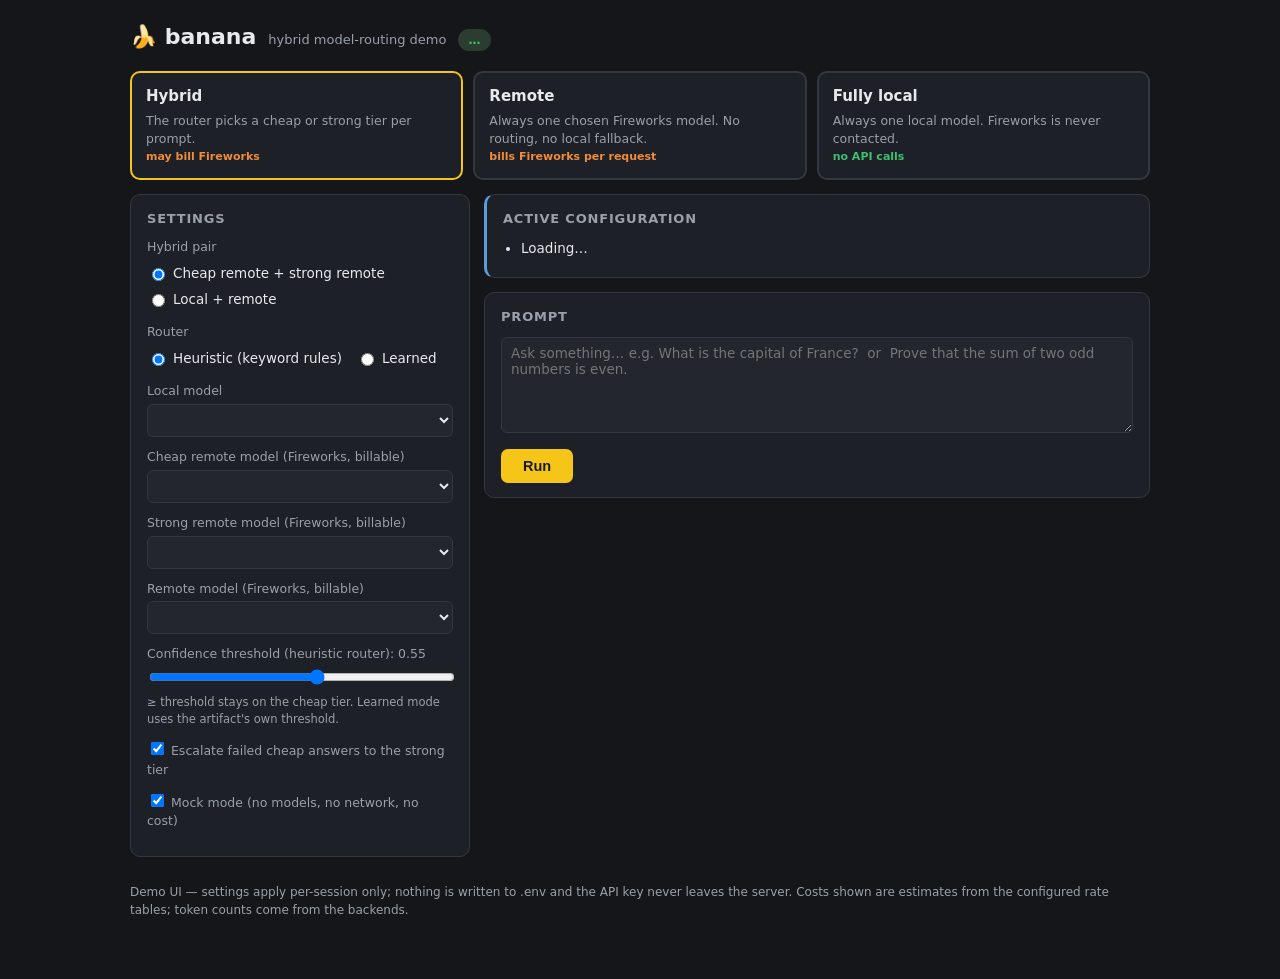
==== webui/static/index.html @ 8549b1f8 "Build learned hybrid router and demo UI" ====
<!doctype html>
<html lang="en">
<head>
<meta charset="utf-8">
<meta name="viewport" content="width=device-width, initial-scale=1">
<title>banana — routing demo</title>
<style>
  :root {
    --bg: #14161a; --panel: #1d2026; --panel2: #23262d; --line: #33373f;
    --text: #e8e9eb; --dim: #9aa0aa; --accent: #f5c518;
    --green: #3fbf6f; --orange: #f08c3a; --red: #e05555; --blue: #5b9dd9;
  }
  * { box-sizing: border-box; }
  body {
    margin: 0; background: var(--bg); color: var(--text);
    font: 15px/1.5 system-ui, -apple-system, "Segoe UI", sans-serif;
  }
  .wrap { max-width: 1060px; margin: 0 auto; padding: 20px 20px 60px; }
  header { display: flex; align-items: baseline; gap: 12px; margin-bottom: 18px; }
  header h1 { font-size: 22px; margin: 0; }
  header .sub { color: var(--dim); font-size: 13px; }
  .badge {
    display: inline-block; padding: 2px 10px; border-radius: 12px;
    font-size: 12px; font-weight: 600; letter-spacing: .3px;
  }
  .badge.mock { background: #2a3d2f; color: var(--green); }
  .badge.real { background: #46311c; color: var(--orange); }

  .modes { display: grid; grid-template-columns: repeat(3, 1fr); gap: 10px; margin-bottom: 14px; }
  .mode {
    background: var(--panel); border: 2px solid var(--line); border-radius: 10px;
    padding: 12px 14px; cursor: pointer; transition: border-color .12s;
  }
  .mode:hover { border-color: #4a4f59; }
  .mode.active { border-color: var(--accent); }
  .mode h2 { margin: 0 0 4px; font-size: 15px; }
  .mode p { margin: 0; font-size: 12.5px; color: var(--dim); }
  .mode .tag { font-size: 11px; font-weight: 600; }
  .tag.free { color: var(--green); }
  .tag.paid { color: var(--orange); }

  .cols { display: grid; grid-template-columns: 340px 1fr; gap: 14px; align-items: start; }
  @media (max-width: 860px) { .cols { grid-template-columns: 1fr; } }

  .panel { background: var(--panel); border: 1px solid var(--line); border-radius: 10px; padding: 14px 16px; }
  .panel h3 { margin: 0 0 10px; font-size: 13px; text-transform: uppercase; letter-spacing: .8px; color: var(--dim); }
  .field { margin-bottom: 11px; }
  .field label { display: block; font-size: 12.5px; color: var(--dim); margin-bottom: 3px; }
  .field select, .field input[type=text], .field input[type=number], textarea {
    width: 100%; background: var(--panel2); color: var(--text);
    border: 1px solid var(--line); border-radius: 6px; padding: 7px 9px; font-size: 13.5px;
  }
  .field .radio-row { display: flex; gap: 14px; padding: 3px 0; font-size: 13.5px; }
  .field .radio-row label { display: flex; gap: 5px; align-items: center; color: var(--text); margin: 0; font-size: 13.5px; cursor: pointer; }
  .check { display: flex; gap: 7px; align-items: center; font-size: 13.5px; cursor: pointer; }
  .hint { font-size: 11.5px; color: var(--dim); margin-top: 2px; }
  .hidden { display: none !important; }

  #activeConfig { border-left: 3px solid var(--blue); }
  #activeConfig ul { margin: 0; padding-left: 18px; }
  #activeConfig li { margin-bottom: 5px; font-size: 13.5px; }
  .warn { color: var(--orange); font-size: 13px; margin-top: 8px; }
  .err { color: var(--red); font-size: 13px; margin-top: 8px; white-space: pre-wrap; }
  .artifact-note { font-size: 12.5px; margin-top: 8px; padding: 7px 9px; border-radius: 6px; }
  .artifact-note.ok { background: #21301f; color: var(--green); }
  .artifact-note.warnbg { background: #3a2f19; color: var(--orange); }
  .artifact-note.bad { background: #3a2020; color: var(--red); }

  textarea { min-height: 96px; resize: vertical; font-family: inherit; }
  .runrow { display: flex; gap: 10px; align-items: center; margin-top: 10px; }
  button#run {
    background: var(--accent); color: #1a1a1a; border: 0; border-radius: 7px;
    padding: 9px 22px; font-size: 14.5px; font-weight: 700; cursor: pointer;
  }
  button#run:disabled { opacity: .45; cursor: not-allowed; }
  #spin { color: var(--dim); font-size: 13px; }

  #result { margin-top: 14px; }
  .bill-banner { padding: 8px 12px; border-radius: 7px; font-weight: 700; font-size: 13.5px; margin-bottom: 10px; }
  .bill-banner.billable { background: #46311c; color: var(--orange); }
  .bill-banner.free { background: #21301f; color: var(--green); }
  .bill-banner.mockb { background: #253244; color: var(--blue); }
  .answer {
    background: var(--panel2); border: 1px solid var(--line); border-radius: 7px;
    padding: 12px 14px; white-space: pre-wrap; font-size: 14.5px; margin-bottom: 12px;
  }
  .meta { display: grid; grid-template-columns: repeat(auto-fill, minmax(170px, 1fr)); gap: 8px; }
  .kv { background: var(--panel2); border: 1px solid var(--line); border-radius: 7px; padding: 7px 10px; }
  .kv .k { font-size: 11px; color: var(--dim); text-transform: uppercase; letter-spacing: .5px; }
  .kv .v { font-size: 13.5px; word-break: break-all; }
  .kv .v.good { color: var(--green); } .kv .v.warnc { color: var(--orange); }
  footer { margin-top: 26px; color: var(--dim); font-size: 12px; }
</style>
</head>
<body>
<div class="wrap">
  <header>
    <h1>🍌 banana</h1>
    <span class="sub">hybrid model-routing demo</span>
    <span id="serverBadge" class="badge mock">…</span>
  </header>

  <div class="modes" id="modes">
    <div class="mode active" data-mode="hybrid">
      <h2>Hybrid</h2>
      <p>The router picks a cheap or strong tier per prompt.</p>
      <p class="tag paid">may bill Fireworks</p>
    </div>
    <div class="mode" data-mode="remote_only">
      <h2>Remote</h2>
      <p>Always one chosen Fireworks model. No routing, no local fallback.</p>
      <p class="tag paid">bills Fireworks per request</p>
    </div>
    <div class="mode" data-mode="local_only">
      <h2>Fully local</h2>
      <p>Always one local model. Fireworks is never contacted.</p>
      <p class="tag free">no API calls</p>
    </div>
  </div>

  <div class="cols">
    <div>
      <div class="panel" id="settings">
        <h3>Settings</h3>

        <div class="field" id="f_pair">
          <label>Hybrid pair</label>
          <div class="radio-row">
            <label><input type="radio" name="pair" value="remote_pair" checked> Cheap remote + strong remote</label>
          </div>
          <div class="radio-row">
            <label><input type="radio" name="pair" value="local_remote"> Local + remote</label>
          </div>
        </div>

        <div class="field" id="f_router">
          <label>Router</label>
          <div class="radio-row">
            <label><input type="radio" name="router" value="heuristic" checked> Heuristic (keyword rules)</label>
            <label><input type="radio" name="router" value="learned"> Learned</label>
          </div>
          <div id="artifactNote" class="artifact-note hidden"></div>
        </div>

        <div class="field" id="f_local">
          <label>Local model</label>
          <select id="localModel"></select>
          <input type="text" id="localModelCustom" class="hidden" placeholder="org/model-name">
        </div>

        <div class="field" id="f_cheap">
          <label>Cheap remote model (Fireworks, billable)</label>
          <select id="cheapModel"></select>
          <input type="text" id="cheapModelCustom" class="hidden" placeholder="accounts/fireworks/models/…">
        </div>

        <div class="field" id="f_strong">
          <label>Strong remote model (Fireworks, billable)</label>
          <select id="strongModel"></select>
          <input type="text" id="strongModelCustom" class="hidden" placeholder="accounts/fireworks/models/…">
        </div>

        <div class="field" id="f_remote">
          <label>Remote model (Fireworks, billable)</label>
          <select id="remoteModel"></select>
          <input type="text" id="remoteModelCustom" class="hidden" placeholder="accounts/fireworks/models/…">
        </div>

        <div class="field" id="f_threshold">
          <label>Confidence threshold (heuristic router): <span id="thVal">0.55</span></label>
          <input type="range" id="threshold" min="0" max="1" step="0.01" value="0.55" style="width:100%">
          <div class="hint">≥ threshold stays on the cheap tier. Learned mode uses the artifact's own threshold.</div>
        </div>

        <div class="field" id="f_escalation">
          <label class="check"><input type="checkbox" id="escalation" checked> Escalate failed cheap answers to the strong tier</label>
        </div>

        <div class="field">
          <label class="check"><input type="checkbox" id="mock" checked> Mock mode (no models, no network, no cost)</label>
          <div class="hint" id="mockHint"></div>
        </div>

        <div class="hint" id="allowedNote"></div>
      </div>
    </div>

    <div>
      <div class="panel" id="activeConfig">
        <h3>Active configuration</h3>
        <ul id="configSummary"><li>Loading…</li></ul>
        <div id="configWarnings"></div>
        <div id="configErrors"></div>
      </div>

      <div class="panel" style="margin-top:14px">
        <h3>Prompt</h3>
        <textarea id="prompt" placeholder="Ask something… e.g. What is the capital of France?  or  Prove that the sum of two odd numbers is even."></textarea>
        <div class="runrow">
          <button id="run">Run</button>
          <span id="spin" class="hidden">running…</span>
        </div>
      </div>

      <div id="result"></div>
    </div>
  </div>

  <footer>
    Demo UI — settings apply per-session only; nothing is written to .env and the API key never leaves the server.
    Costs shown are estimates from the configured rate tables; token counts come from the backends.
  </footer>
</div>

<script>
"use strict";
const $ = (id) => document.getElementById(id);
let SERVER = { real_allowed: false };
let state = { mode: "hybrid" };
let describeTimer = null;

function selWithCustom(selectId, customId, models, defaultValue) {
  const sel = $(selectId), custom = $(customId);
  sel.innerHTML = "";
  for (const m of models) {
    const o = document.createElement("option");
    o.value = m; o.textContent = m.split("/").pop();
    sel.appendChild(o);
  }
  const oc = document.createElement("option");
  oc.value = "__custom__"; oc.textContent = "custom…";
  sel.appendChild(oc);
  sel.value = models.includes(defaultValue) ? defaultValue : models[0];
  sel.addEventListener("change", () => {
    custom.classList.toggle("hidden", sel.value !== "__custom__");
    scheduleDescribe();
  });
  custom.addEventListener("input", scheduleDescribe);
}

function modelValue(selectId, customId) {
  const sel = $(selectId);
  return sel.value === "__custom__" ? $(customId).value.trim() : sel.value;
}

function currentConfig() {
  return {
    mode: state.mode,
    hybrid_pair: document.querySelector('input[name=pair]:checked').value,
    router_kind: document.querySelector('input[name=router]:checked').value,
    local_model: modelValue("localModel", "localModelCustom"),
    cheap_model: modelValue("cheapModel", "cheapModelCustom"),
    strong_model: modelValue("strongModel", "strongModelCustom"),
    remote_model: modelValue("remoteModel", "remoteModelCustom"),
    confidence_threshold: parseFloat($("threshold").value),
    enable_escalation: $("escalation").checked,
    mock: $("mock").checked,
  };
}

function refreshVisibility() {
  const mode = state.mode;
  const pair = document.querySelector('input[name=pair]:checked').value;
  const router = document.querySelector('input[name=router]:checked').value;
  $("f_pair").classList.toggle("hidden", mode !== "hybrid");
  $("f_router").classList.toggle("hidden", mode !== "hybrid");
  $("f_threshold").classList.toggle("hidden", mode !== "hybrid" || router !== "heuristic");
  $("f_escalation").classList.toggle("hidden", mode !== "hybrid");
  $("f_local").classList.toggle("hidden",
    !(mode === "local_only" || (mode === "hybrid" && pair === "local_remote")));
  $("f_cheap").classList.toggle("hidden", !(mode === "hybrid" && pair === "remote_pair"));
  $("f_strong").classList.toggle("hidden", mode !== "hybrid");
  $("f_remote").classList.toggle("hidden", mode !== "remote_only");
}

function scheduleDescribe() {
  refreshVisibility();
  clearTimeout(describeTimer);
  describeTimer = setTimeout(describeNow, 180);
}

async function describeNow() {
  try {
    const res = await fetch("/api/describe", {
      method: "POST", headers: { "Content-Type": "application/json" },
      body: JSON.stringify({ config: currentConfig() }),
    });
    const d = await res.json();
    $("configSummary").innerHTML =
      d.summary.map((s) => `<li>${esc(s)}</li>`).join("");
    $("configWarnings").innerHTML =
      (d.warnings || []).map((w) => `<div class="warn">⚠ ${esc(w)}</div>`).join("");
    $("configErrors").innerHTML =
      (d.errors || []).map((e) => `<div class="err">✕ ${esc(e)}</div>`).join("");
    $("run").disabled = (d.errors || []).length > 0;
    renderArtifactNote(d.artifact);
  } catch (e) {
    $("configErrors").innerHTML = `<div class="err">describe failed: ${esc(String(e))}</div>`;
  }
}

function renderArtifactNote(a) {
  const el = $("artifactNote");
  const learned = document.querySelector('input[name=router]:checked').value === "learned";
  if (!learned || !a) { el.classList.add("hidden"); return; }
  el.classList.remove("hidden");
  el.classList.remove("ok", "warnbg", "bad");
  if (!a.available) {
    el.classList.add("bad");
    el.textContent = "No usable artifact: " + a.detail;
  } else if (a.pair_match === true) {
    el.classList.add("ok");
    el.textContent = `Artifact ${a.version} trained for exactly this pair.`;
  } else if (a.pair_match === false) {
    el.classList.add("bad");
    el.textContent = "Router retraining required — " + a.detail;
  } else {
    el.classList.add("warnbg");
    el.textContent = `Artifact ${a.version}: ` + a.detail;
  }
}

async function run() {
  $("run").disabled = true; $("spin").classList.remove("hidden");
  $("result").innerHTML = "";
  try {
    const res = await fetch("/api/run", {
      method: "POST", headers: { "Content-Type": "application/json" },
      body: JSON.stringify({ config: currentConfig(), prompt: $("prompt").value }),
    });
    renderResult(await res.json());
  } catch (e) {
    $("result").innerHTML =
      `<div class="panel"><div class="err">request failed: ${esc(String(e))}</div></div>`;
  } finally {
    $("spin").classList.add("hidden");
    describeNow(); // re-enables Run if the config is valid
  }
}

function banner(r) {
  if (!r.ok) return "";
  if (r.mode === "local_only")
    return `<div class="bill-banner free">✓ No API request — ran entirely on this machine</div>`;
  if (r.mock) {
    const wb = r.would_bill
      ? `mock run — a real run like this WOULD be a billable Fireworks request` +
        (r.mock_estimated_cost_usd ? ` (≈ $${r.mock_estimated_cost_usd.toFixed(6)})` : "")
      : `mock run — a real run like this would stay off the API`;
    return `<div class="bill-banner mockb">◌ ${esc(wb)}</div>`;
  }
  return r.billable
    ? `<div class="bill-banner billable">⚠ Billable Fireworks request (≈ $${(r.estimated_cost_usd || 0).toFixed(6)})</div>`
    : `<div class="bill-banner free">✓ No API request</div>`;
}

function kv(k, v, cls) {
  return `<div class="kv"><div class="k">${esc(k)}</div><div class="v ${cls || ""}">${esc(String(v))}</div></div>`;
}

function renderResult(r) {
  if (!r.ok) {
    $("result").innerHTML =
      `<div class="panel"><h3>Result</h3><div class="err">✕ ${esc(r.error || "unknown error")}</div>
       <div class="hint" style="margin-top:6px">No fallback was attempted — this mode fails loudly by design.</div></div>`;
    return;
  }
  const cells = [];
  cells.push(kv("final model", r.final_model || "?"));
  cells.push(kv("provider", r.provider === "local" ? "local (this machine)" : "Fireworks (API)",
                r.provider === "local" ? "good" : "warnc"));
  cells.push(kv("route", r.route));
  if (r.mode === "hybrid") {
    cells.push(kv("escalated", r.escalated ? "yes — retried on strong tier" : "no",
                  r.escalated ? "warnc" : ""));
    cells.push(kv("router", r.routing.kind +
      (r.routing.artifact_version ? ` (${r.routing.artifact_version})` : "")));
    if (typeof r.routing.confidence === "number")
      cells.push(kv("routing confidence", r.routing.confidence.toFixed(3) +
        " vs threshold " + Number(r.routing.threshold).toFixed(3)));
    const t = r.tokens;
    cells.push(kv("cheap-tier tokens", `${t.cheap_prompt}+${t.cheap_completion}`));
    cells.push(kv("strong-tier tokens", `${t.strong_prompt}+${t.strong_completion}`));
    cells.push(kv("billable tokens", t.billable, t.billable > 0 ? "warnc" : "good"));
  } else {
    const t = r.tokens;
    cells.push(kv("tokens (prompt+completion)", `${t.prompt}+${t.completion}`));
    cells.push(kv("billable tokens", t.billable, t.billable > 0 ? "warnc" : "good"));
  }
  const costLabel = r.mock ? "est. cost if real" : "estimated API cost";
  const cost = r.mock ? r.mock_estimated_cost_usd : r.estimated_cost_usd;
  cells.push(kv(costLabel, "$" + (cost || 0).toFixed(6), (cost || 0) > 0 ? "warnc" : "good"));
  cells.push(kv("latency", r.latency_s.toFixed(2) + " s"));
  if (r.routing && r.routing.local_confidence != null)
    cells.push(kv("local self-confidence", Number(r.routing.local_confidence).toFixed(3)));

  const problems = (r.problems || []).length
    ? `<div class="warn" style="margin-top:8px">post-check: ${esc(r.problems.join(", "))}</div>` : "";
  const warns = (r.warnings || [])
    .map((w) => `<div class="warn">⚠ ${esc(w)}</div>`).join("");

  $("result").innerHTML =
    `<div class="panel"><h3>Result</h3>${banner(r)}
     <div class="answer">${esc(r.answer || "(empty answer)")}</div>
     <div class="meta">${cells.join("")}</div>${problems}${warns}</div>`;
}

function esc(s) {
  return String(s).replace(/[&<>"']/g,
    (c) => ({ "&": "&amp;", "<": "&lt;", ">": "&gt;", '"': "&quot;", "'": "&#39;" }[c]));
}

async function init() {
  const cfg = await (await fetch("/api/config")).json();
  SERVER = cfg;
  selWithCustom("localModel", "localModelCustom", cfg.known_local_models, cfg.defaults.local_model);
  const fw = cfg.allowed_models || cfg.known_fireworks_models;
  selWithCustom("cheapModel", "cheapModelCustom", fw, cfg.defaults.cheap_model);
  selWithCustom("strongModel", "strongModelCustom", fw, cfg.defaults.strong_model);
  selWithCustom("remoteModel", "remoteModelCustom", fw, cfg.defaults.remote_model);

  const badge = $("serverBadge");
  if (cfg.real_allowed) {
    badge.className = "badge real"; badge.textContent = "real calls allowed";
    $("mockHint").textContent = cfg.api_key_present
      ? "Unchecking uses real backends: Fireworks requests bill your account."
      : "Unchecking uses real backends, but no FIREWORKS_API_KEY is set — remote calls will fail.";
  } else {
    badge.className = "badge mock"; badge.textContent = "mock-only server";
    $("mock").checked = true; $("mock").disabled = true;
    $("mockHint").textContent = "Server started without --real: everything runs in mock mode.";
  }
  if (cfg.allowed_models)
    $("allowedNote").textContent =
      `ALLOWED_MODELS is configured: Fireworks selections are restricted to ${cfg.allowed_models.length} model(s).`;

  document.querySelectorAll("#modes .mode").forEach((el) => {
    el.addEventListener("click", () => {
      document.querySelectorAll("#modes .mode").forEach((m) => m.classList.remove("active"));
      el.classList.add("active");
      state.mode = el.dataset.mode;
      scheduleDescribe();
    });
  });
  document.querySelectorAll("input[name=pair], input[name=router]").forEach((el) =>
    el.addEventListener("change", scheduleDescribe));
  ["escalation", "mock"].forEach((id) => $(id).addEventListener("change", scheduleDescribe));
  $("threshold").addEventListener("input", () => {
    $("thVal").textContent = Number($("threshold").value).toFixed(2);
    scheduleDescribe();
  });
  $("run").addEventListener("click", run);
  $("prompt").addEventListener("keydown", (e) => {
    if ((e.metaKey || e.ctrlKey) && e.key === "Enter") run();
  });

  scheduleDescribe();
}
init();
</script>
</body>
</html>
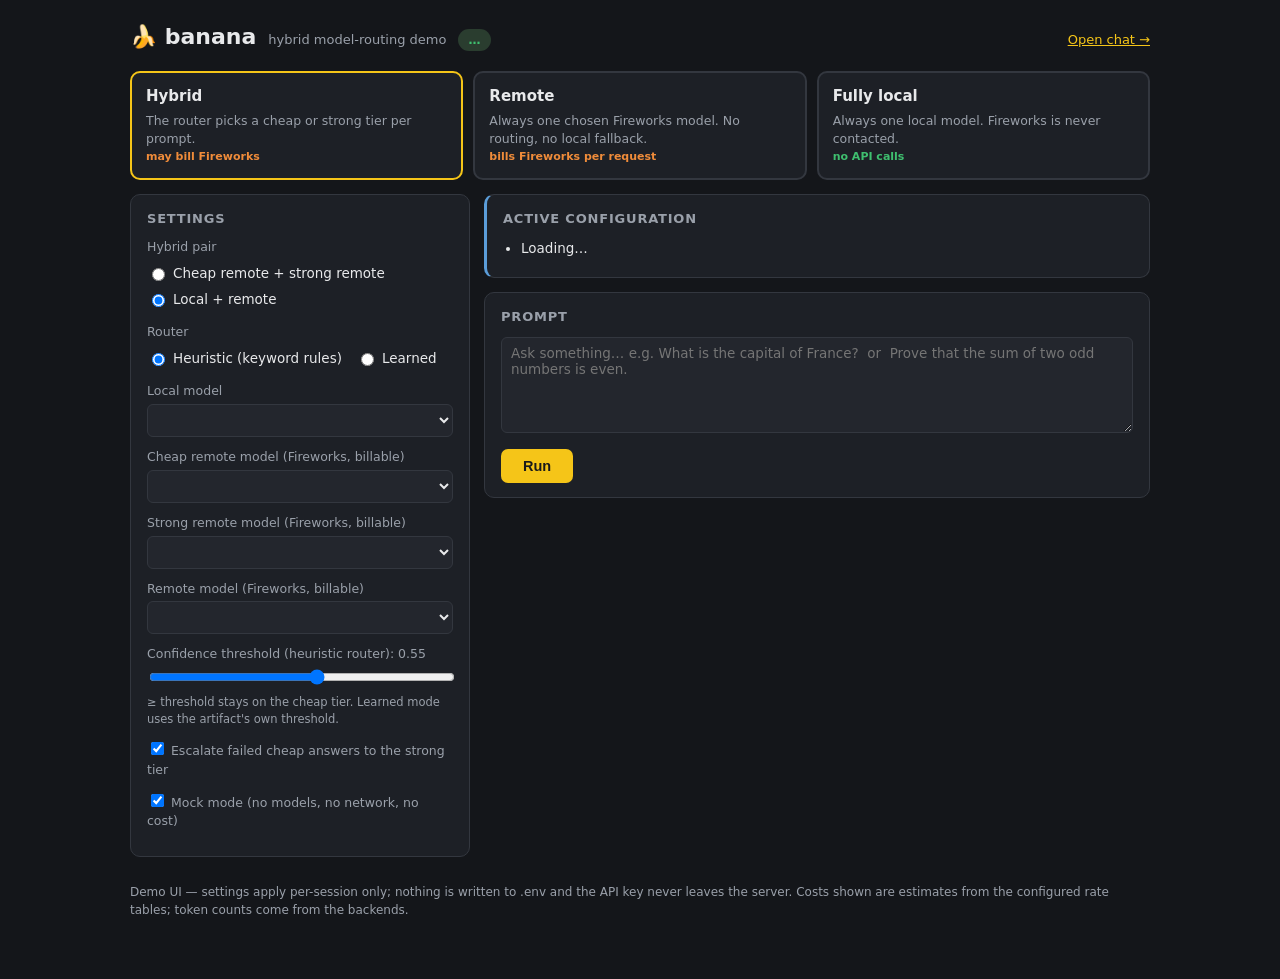
==== commit c5bc91b6: "Fix persistent chat and refresh live model defaults" ====
--- a/webui/static/index.html
+++ b/webui/static/index.html
@@ -19,6 +19,7 @@
   header { display: flex; align-items: baseline; gap: 12px; margin-bottom: 18px; }
   header h1 { font-size: 22px; margin: 0; }
   header .sub { color: var(--dim); font-size: 13px; }
+  header .chat-link { margin-left: auto; color: var(--accent); font-size: 13px; }
   .badge {
     display: inline-block; padding: 2px 10px; border-radius: 12px;
     font-size: 12px; font-weight: 600; letter-spacing: .3px;
@@ -98,6 +99,7 @@
     <h1>🍌 banana</h1>
     <span class="sub">hybrid model-routing demo</span>
     <span id="serverBadge" class="badge mock">…</span>
+    <a class="chat-link" href="/chat">Open chat →</a>
   </header>
 
   <div class="modes" id="modes">
@@ -126,10 +128,10 @@
         <div class="field" id="f_pair">
           <label>Hybrid pair</label>
           <div class="radio-row">
-            <label><input type="radio" name="pair" value="remote_pair" checked> Cheap remote + strong remote</label>
+            <label><input type="radio" name="pair" value="remote_pair"> Cheap remote + strong remote</label>
           </div>
           <div class="radio-row">
-            <label><input type="radio" name="pair" value="local_remote"> Local + remote</label>
+            <label><input type="radio" name="pair" value="local_remote" checked> Local + remote</label>
           </div>
         </div>
 
